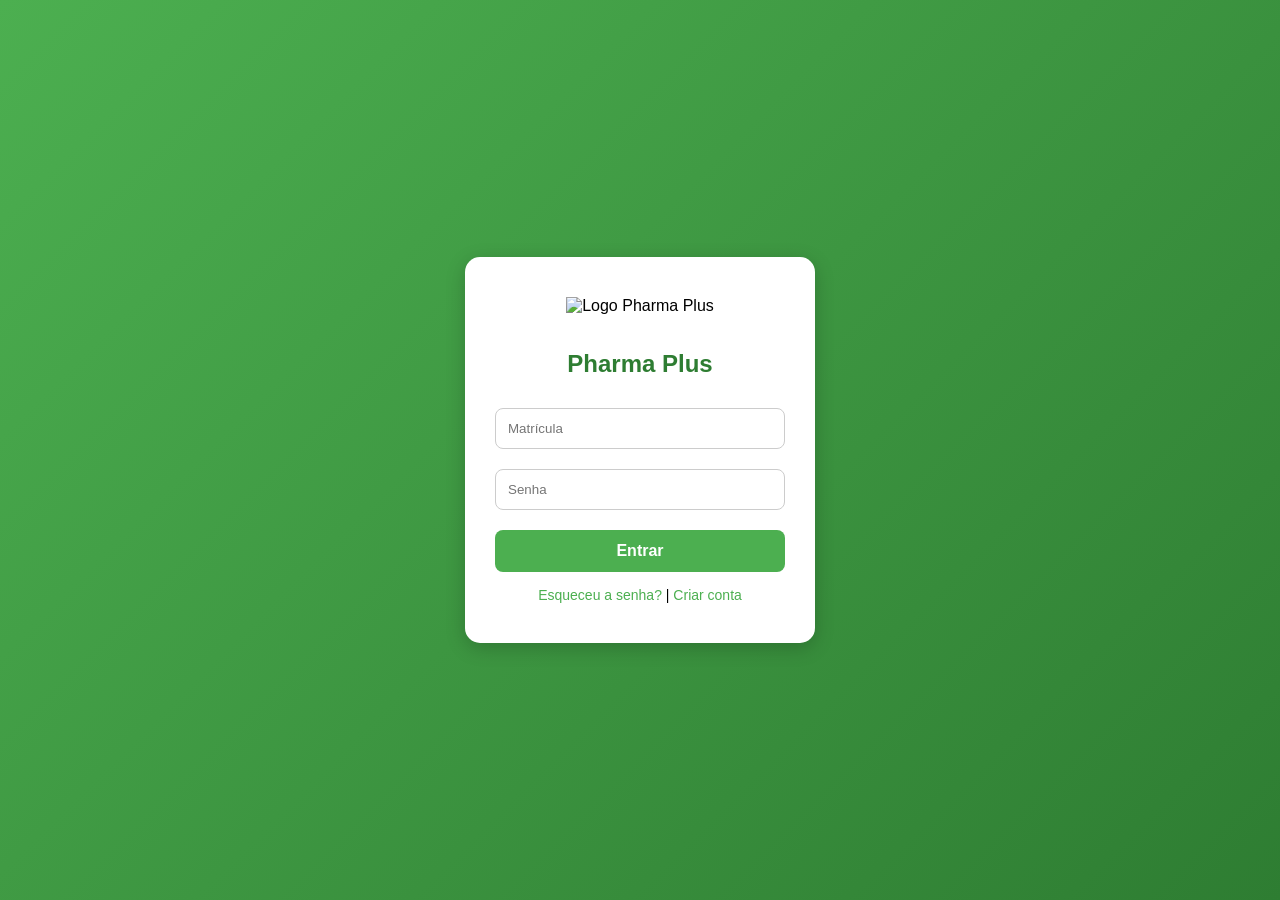
==== src/main/resources/static/index.html @ 24d0ce81 "Primeiro commit" ====
<!DOCTYPE html>
<html lang="pt-br">
<head>
    <meta charset="UTF-8">
    <meta name="viewport" content="width=device-width, initial-scale=1.0">
    <title>Pharma Plus - Login</title>
    <link rel="stylesheet" href="style.css">
</head>
<body>

    <div class="login-container">
        <img src="https://cdn-icons-png.flaticon.com/512/2966/2966486.png" alt="Logo Pharma Plus">
        <h2>Pharma Plus</h2>

        <div>
            <input type="number" placeholder="Matrícula" id="login" required>
            <input type="password" placeholder="Senha" id="senha" required>
            <p id="erro-login" class="mensagem-erro" style="display:none;"></p>
            <button type="button" onclick="logar()">Entrar</button>
        </div>

        <div class="extra-links">
            <a href="#">Esqueceu a senha?</a> |
            <a href="#" onclick="abrirModal()">Criar conta</a>
        </div>
    </div>

    <!-- Modal de Registro -->
    <div id="modal-registro" class="modal-overlay" style="display:none;">
        <div class="modal">
            <h3>Criar Conta</h3>
            <input type="number" placeholder="Matrícula" id="reg-matricula">
            <input type="password" placeholder="Senha" id="reg-senha">
            <p id="erro-modal" class="mensagem-erro" style="display:none;"></p>
            <button type="button" onclick="registrar()">Cadastrar</button>
            <button type="button" class="btn-cancelar" onclick="fecharModal()">Cancelar</button>
        </div>
    </div>

    <script src="script.js"></script>
</body>
</html>
---- src/main/resources/static/style.css ----
* {
    box-sizing: border-box;
    font-family: 'Segoe UI', Tahoma, Geneva, Verdana, sans-serif;
}

body {
    margin: 0;
    padding: 0;
    height: 100vh;
    display: flex;
    justify-content: center;
    align-items: center;
    background: linear-gradient(135deg, #4caf50, #2e7d32);
}

.login-container {
    background: #fff;
    padding: 40px 30px;
    border-radius: 15px;
    box-shadow: 0px 5px 20px rgba(0,0,0,0.2);
    text-align: center;
    width: 350px;
    animation: fadeIn 0.8s ease-in-out;
}

.login-container h2 {
    margin-bottom: 20px;
    color: #2e7d32;
}

.login-container img {
    width: 80px;
    margin-bottom: 15px;
}

.login-container input,
.modal input {
    width: 100%;
    padding: 12px;
    margin: 10px 0;
    border: 1px solid #ccc;
    border-radius: 8px;
    outline: none;
    transition: 0.3s;
}

.login-container input:focus,
.modal input:focus {
    border-color: #4caf50;
    box-shadow: 0px 0px 5px #4caf50;
}

.login-container button,
.modal button {
    width: 100%;
    padding: 12px;
    margin-top: 10px;
    border: none;
    border-radius: 8px;
    background: #4caf50;
    color: white;
    font-size: 16px;
    font-weight: bold;
    cursor: pointer;
    transition: 0.3s;
}

.login-container button:hover,
.modal button:hover {
    background: #388e3c;
}

.btn-cancelar {
    background: #aaa !important;
}

.btn-cancelar:hover {
    background: #888 !important;
}

.extra-links {
    margin-top: 15px;
    font-size: 14px;
}

.extra-links a {
    color: #4caf50;
    text-decoration: none;
}

.extra-links a:hover {
    text-decoration: underline;
}

.mensagem-erro {
    color: #c0392b;
    font-size: 13px;
    margin: 5px 0 0;
    text-align: center;
}

/* Modal */
.modal-overlay {
    position: fixed;
    top: 0; left: 0;
    width: 100%; height: 100%;
    background: rgba(0,0,0,0.5);
    display: flex;
    justify-content: center;
    align-items: center;
    z-index: 999;
    animation: fadeIn 0.3s ease-in-out;
}

.modal {
    background: #fff;
    padding: 35px 30px;
    border-radius: 15px;
    width: 340px;
    text-align: center;
    box-shadow: 0px 5px 25px rgba(0,0,0,0.3);
}

.modal h3 {
    color: #2e7d32;
    margin-bottom: 10px;
}

@keyframes fadeIn {
    from { opacity: 0; transform: translateY(-20px); }
    to   { opacity: 1; transform: translateY(0); }
}
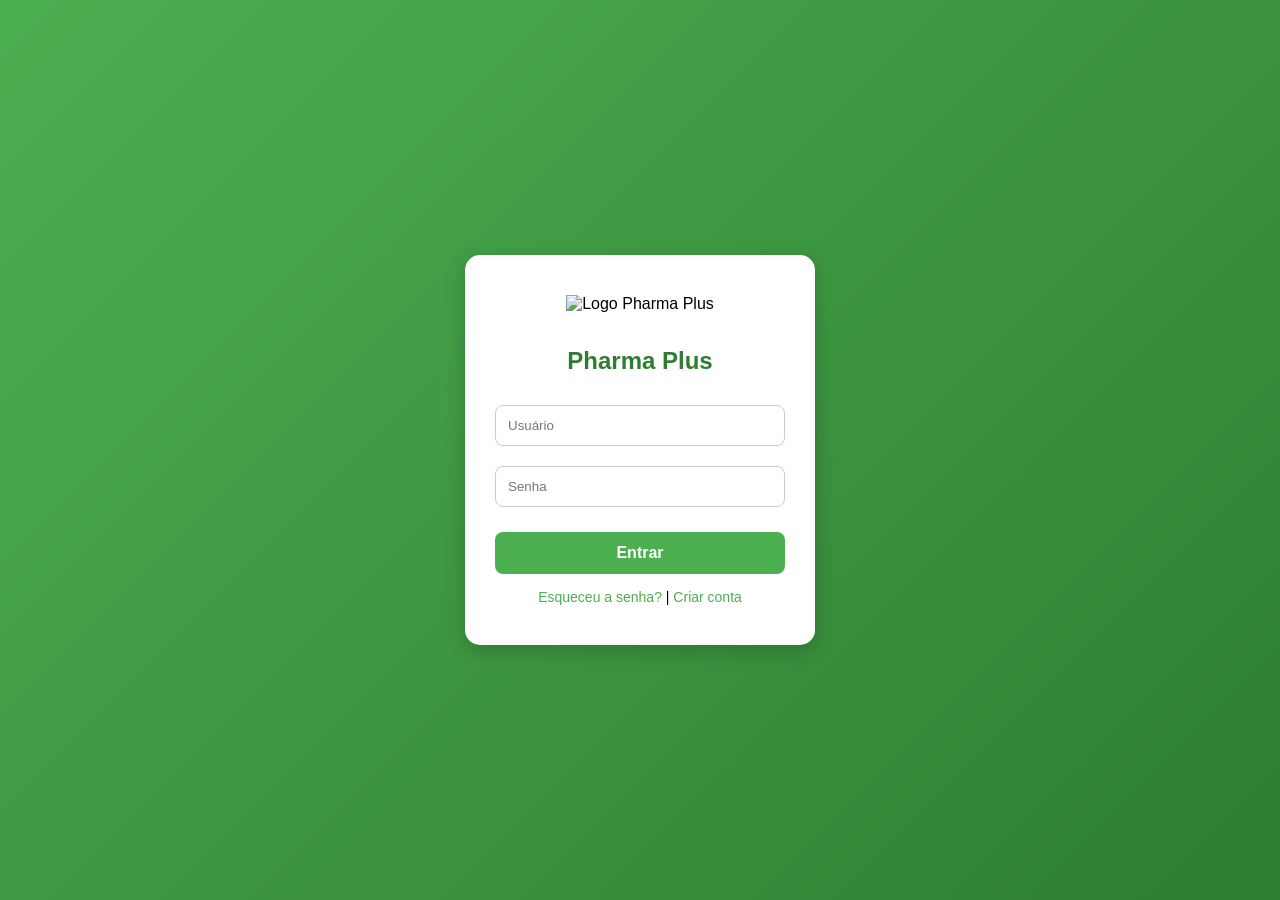
==== commit 308cdc3d: "Codigo da sprint 1 final" ====
--- a/src/main/resources/static/index.html
+++ b/src/main/resources/static/index.html
@@ -3,7 +3,10 @@
 <head>
     <meta charset="UTF-8">
     <meta name="viewport" content="width=device-width, initial-scale=1.0">
+    
     <title>Pharma Plus - Login</title>
+
+    <!-- Link do CSS -->
     <link rel="stylesheet" href="style.css">
 </head>
 <body>
@@ -12,31 +15,20 @@
         <img src="https://cdn-icons-png.flaticon.com/512/2966/2966486.png" alt="Logo Pharma Plus">
         <h2>Pharma Plus</h2>
 
-        <div>
-            <input type="number" placeholder="Matrícula" id="login" required>
+        <form>
+            <input type="text" placeholder="Usuário" id="login" required>
             <input type="password" placeholder="Senha" id="senha" required>
-            <p id="erro-login" class="mensagem-erro" style="display:none;"></p>
             <button type="button" onclick="logar()">Entrar</button>
-        </div>
+        </form>
 
         <div class="extra-links">
             <a href="#">Esqueceu a senha?</a> |
-            <a href="#" onclick="abrirModal()">Criar conta</a>
+            <a href="#">Criar conta</a>
         </div>
     </div>
 
-    <!-- Modal de Registro -->
-    <div id="modal-registro" class="modal-overlay" style="display:none;">
-        <div class="modal">
-            <h3>Criar Conta</h3>
-            <input type="number" placeholder="Matrícula" id="reg-matricula">
-            <input type="password" placeholder="Senha" id="reg-senha">
-            <p id="erro-modal" class="mensagem-erro" style="display:none;"></p>
-            <button type="button" onclick="registrar()">Cadastrar</button>
-            <button type="button" class="btn-cancelar" onclick="fecharModal()">Cancelar</button>
-        </div>
-    </div>
+    <!-- Link do JavaScript -->
+    <script src="script.js"></script>
 
-    <script src="script.js"></script>
 </body>
-</html>
+</html>
--- a/src/main/resources/static/style.css
+++ b/src/main/resources/static/style.css
@@ -33,8 +33,7 @@
     margin-bottom: 15px;
 }
 
-.login-container input,
-.modal input {
+.login-container input {
     width: 100%;
     padding: 12px;
     margin: 10px 0;
@@ -44,17 +43,15 @@
     transition: 0.3s;
 }
 
-.login-container input:focus,
-.modal input:focus {
+.login-container input:focus {
     border-color: #4caf50;
     box-shadow: 0px 0px 5px #4caf50;
 }
 
-.login-container button,
-.modal button {
+.login-container button {
     width: 100%;
     padding: 12px;
-    margin-top: 10px;
+    margin-top: 15px;
     border: none;
     border-radius: 8px;
     background: #4caf50;
@@ -65,17 +62,8 @@
     transition: 0.3s;
 }
 
-.login-container button:hover,
-.modal button:hover {
+.login-container button:hover {
     background: #388e3c;
-}
-
-.btn-cancelar {
-    background: #aaa !important;
-}
-
-.btn-cancelar:hover {
-    background: #888 !important;
 }
 
 .extra-links {
@@ -92,41 +80,13 @@
     text-decoration: underline;
 }
 
-.mensagem-erro {
-    color: #c0392b;
-    font-size: 13px;
-    margin: 5px 0 0;
-    text-align: center;
+@keyframes fadeIn {
+    from {
+        opacity: 0;
+        transform: translateY(-20px);
+    }
+    to {
+        opacity: 1;
+        transform: translateY(0);
+    }
 }
-
-/* Modal */
-.modal-overlay {
-    position: fixed;
-    top: 0; left: 0;
-    width: 100%; height: 100%;
-    background: rgba(0,0,0,0.5);
-    display: flex;
-    justify-content: center;
-    align-items: center;
-    z-index: 999;
-    animation: fadeIn 0.3s ease-in-out;
-}
-
-.modal {
-    background: #fff;
-    padding: 35px 30px;
-    border-radius: 15px;
-    width: 340px;
-    text-align: center;
-    box-shadow: 0px 5px 25px rgba(0,0,0,0.3);
-}
-
-.modal h3 {
-    color: #2e7d32;
-    margin-bottom: 10px;
-}
-
-@keyframes fadeIn {
-    from { opacity: 0; transform: translateY(-20px); }
-    to   { opacity: 1; transform: translateY(0); }
-}
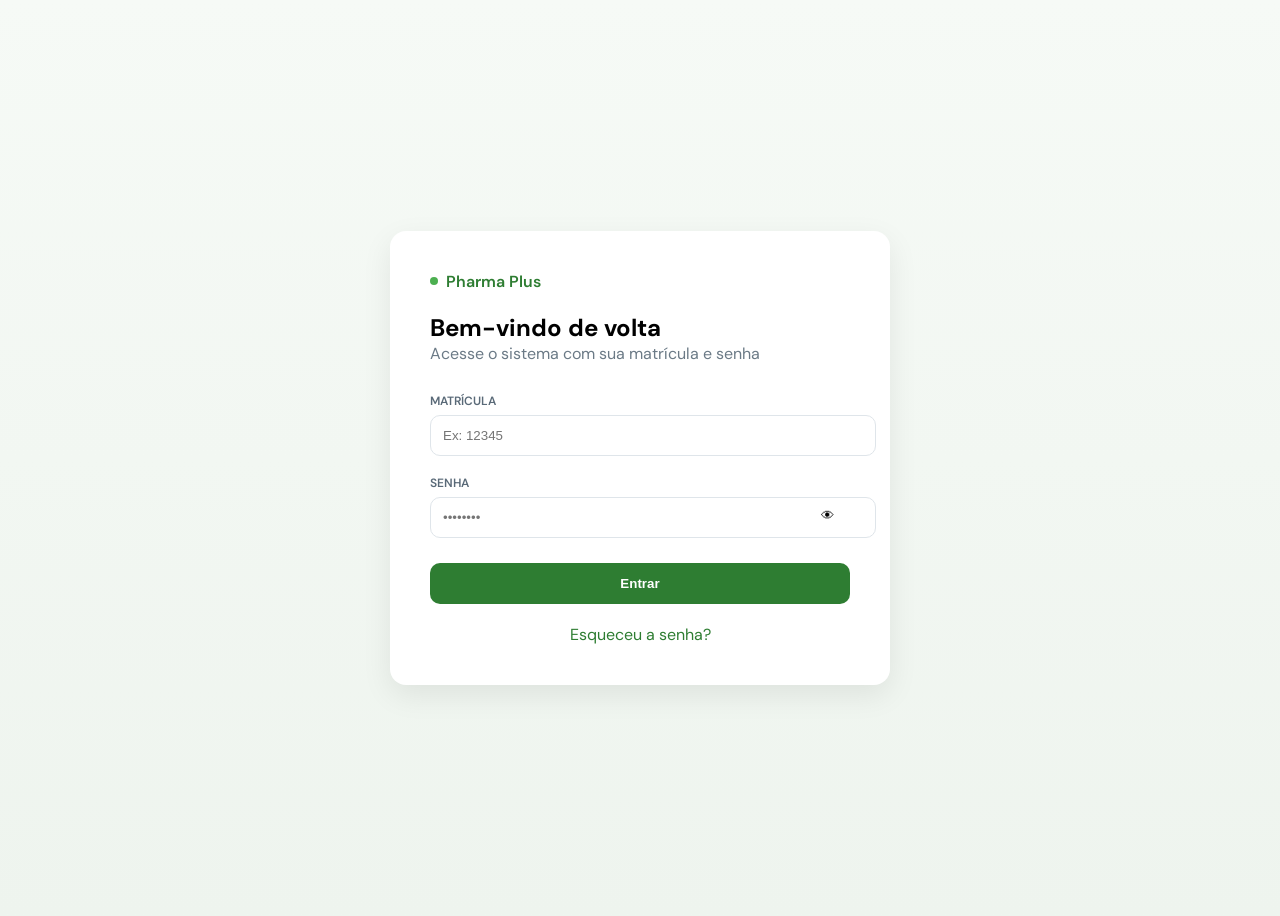
==== commit 3e84798a: "feat: integracao backend, correcao de bugs e modal de estoque" ====
--- a/src/main/resources/static/index.html
+++ b/src/main/resources/static/index.html
@@ -1,34 +1,65 @@
 <!DOCTYPE html>
 <html lang="pt-br">
 <head>
-    <meta charset="UTF-8">
-    <meta name="viewport" content="width=device-width, initial-scale=1.0">
-    
-    <title>Pharma Plus - Login</title>
+  <meta charset="UTF-8">
+  <meta name="viewport" content="width=device-width, initial-scale=1.0">
 
-    <!-- Link do CSS -->
-    <link rel="stylesheet" href="style.css">
+  <title>Pharma Plus - Login</title>
+
+  <link href="https://fonts.googleapis.com/css2?family=DM+Sans:wght@300;400;500;600;700&display=swap" rel="stylesheet">
+
+  <link rel="stylesheet" href="style.css">
 </head>
+
 <body>
 
-    <div class="login-container">
-        <img src="https://cdn-icons-png.flaticon.com/512/2966/2966486.png" alt="Logo Pharma Plus">
-        <h2>Pharma Plus</h2>
+<div class="login-container">
 
-        <form>
-            <input type="text" placeholder="Usuário" id="login" required>
-            <input type="password" placeholder="Senha" id="senha" required>
-            <button type="button" onclick="logar()">Entrar</button>
-        </form>
+  <div class="login-brand">
+    <span class="dot"></span>
+    <span>Pharma Plus</span>
+  </div>
 
-        <div class="extra-links">
-            <a href="#">Esqueceu a senha?</a> |
-            <a href="#">Criar conta</a>
-        </div>
+  <div class="login-heading">
+    Bem-vindo de volta
+  </div>
+
+  <div class="login-subheading">
+    Acesse o sistema com sua matrícula e senha
+  </div>
+
+  <div class="field">
+    <label>MATRÍCULA</label>
+    <input type="text" id="login" placeholder="Ex: 12345">
+  </div>
+
+  <div class="field">
+    <label>SENHA</label>
+
+    <div class="field-wrap">
+      <input type="password" id="senha" placeholder="••••••••">
+      <button type="button" class="field-toggle" onclick="toggleSenhaLogin(this)">
+        👁
+      </button>
     </div>
 
-    <!-- Link do JavaScript -->
-    <script src="script.js"></script>
+  </div>
+
+  <button class="btn-main" onclick="logar()">
+    Entrar
+  </button>
+
+  <div class="msg" id="msg-login"></div>
+
+  <div class="login-footer">
+    <a href="esqueciSenha.html">
+      Esqueceu a senha?
+    </a>
+  </div>
+
+</div>
+
+<script src="script.js"></script>
 
 </body>
 </html>
--- a/src/main/resources/static/style.css
+++ b/src/main/resources/static/style.css
@@ -1,92 +1,217 @@
-* {
-    box-sizing: border-box;
-    font-family: 'Segoe UI', Tahoma, Geneva, Verdana, sans-serif;
-}
-
-body {
-    margin: 0;
-    padding: 0;
-    height: 100vh;
-    display: flex;
-    justify-content: center;
-    align-items: center;
-    background: linear-gradient(135deg, #4caf50, #2e7d32);
-}
-
-.login-container {
-    background: #fff;
-    padding: 40px 30px;
-    border-radius: 15px;
-    box-shadow: 0px 5px 20px rgba(0,0,0,0.2);
-    text-align: center;
-    width: 350px;
-    animation: fadeIn 0.8s ease-in-out;
-}
-
-.login-container h2 {
-    margin-bottom: 20px;
-    color: #2e7d32;
-}
-
-.login-container img {
-    width: 80px;
-    margin-bottom: 15px;
-}
-
-.login-container input {
-    width: 100%;
-    padding: 12px;
-    margin: 10px 0;
-    border: 1px solid #ccc;
-    border-radius: 8px;
-    outline: none;
-    transition: 0.3s;
-}
-
-.login-container input:focus {
-    border-color: #4caf50;
-    box-shadow: 0px 0px 5px #4caf50;
-}
-
-.login-container button {
-    width: 100%;
-    padding: 12px;
-    margin-top: 15px;
-    border: none;
-    border-radius: 8px;
-    background: #4caf50;
-    color: white;
-    font-size: 16px;
-    font-weight: bold;
-    cursor: pointer;
-    transition: 0.3s;
-}
-
-.login-container button:hover {
-    background: #388e3c;
-}
-
-.extra-links {
-    margin-top: 15px;
-    font-size: 14px;
-}
-
-.extra-links a {
-    color: #4caf50;
-    text-decoration: none;
-}
-
-.extra-links a:hover {
-    text-decoration: underline;
-}
-
-@keyframes fadeIn {
-    from {
-        opacity: 0;
-        transform: translateY(-20px);
-    }
-    to {
-        opacity: 1;
-        transform: translateY(0);
-    }
-}
+body{
+
+font-family:'DM Sans',sans-serif;
+
+background:linear-gradient(180deg,#f6faf6,#eef4ee);
+
+height:100vh;
+
+display:flex;
+
+align-items:center;
+
+justify-content:center;
+
+}
+
+.login-container{
+
+background:white;
+
+padding:40px;
+
+width:420px;
+
+border-radius:16px;
+
+box-shadow:0 10px 30px rgba(0,0,0,0.08);
+
+}
+
+.login-brand{
+
+display:flex;
+
+gap:8px;
+
+margin-bottom:20px;
+
+color:#2e7d32;
+
+font-weight:600;
+
+}
+
+.dot{
+
+width:8px;
+
+height:8px;
+
+background:#4caf50;
+
+border-radius:50%;
+
+margin-top:6px;
+
+}
+
+.login-heading{
+
+font-size:24px;
+
+font-weight:700;
+
+}
+
+.login-subheading{
+
+color:#6b7a86;
+
+margin-bottom:25px;
+
+}
+
+.field{
+
+margin-bottom:15px;
+
+}
+
+.field label{
+
+font-size:12px;
+
+font-weight:600;
+
+color:#5a6a78;
+
+}
+
+.field input{
+
+width:100%;
+
+padding:12px;
+
+border:1px solid #dfe5ea;
+
+border-radius:10px;
+
+margin-top:5px;
+
+}
+
+.field-wrap{
+
+position:relative;
+
+}
+
+.field-toggle{
+
+position:absolute;
+
+right:10px;
+
+top:50%;
+
+transform:translateY(-50%);
+
+border:none;
+
+background:none;
+
+cursor:pointer;
+
+}
+
+.btn-main{
+
+width:100%;
+
+padding:13px;
+
+border:none;
+
+border-radius:10px;
+
+background:#2e7d32;
+
+color:white;
+
+font-weight:600;
+
+margin-top:10px;
+
+cursor:pointer;
+
+}
+
+.btn-main:hover{
+
+background:#388e3c;
+
+}
+
+.msg{
+
+margin-top:10px;
+
+padding:10px;
+
+border-radius:8px;
+
+font-size:14px;
+
+display:none;
+
+}
+
+.msg.error{
+
+background:#ffebee;
+
+color:#c62828;
+
+display:block;
+
+}
+
+.msg.success{
+
+background:#e8f5e9;
+
+color:#2e7d32;
+
+display:block;
+
+}
+
+.login-footer{
+
+margin-top:20px;
+
+text-align:center;
+
+}
+
+.login-footer a{
+
+color:#2e7d32;
+
+text-decoration:none;
+
+}
+
+.back-link{
+
+display:block;
+
+margin-top:20px;
+
+text-align:center;
+
+color:#777;
+
+}
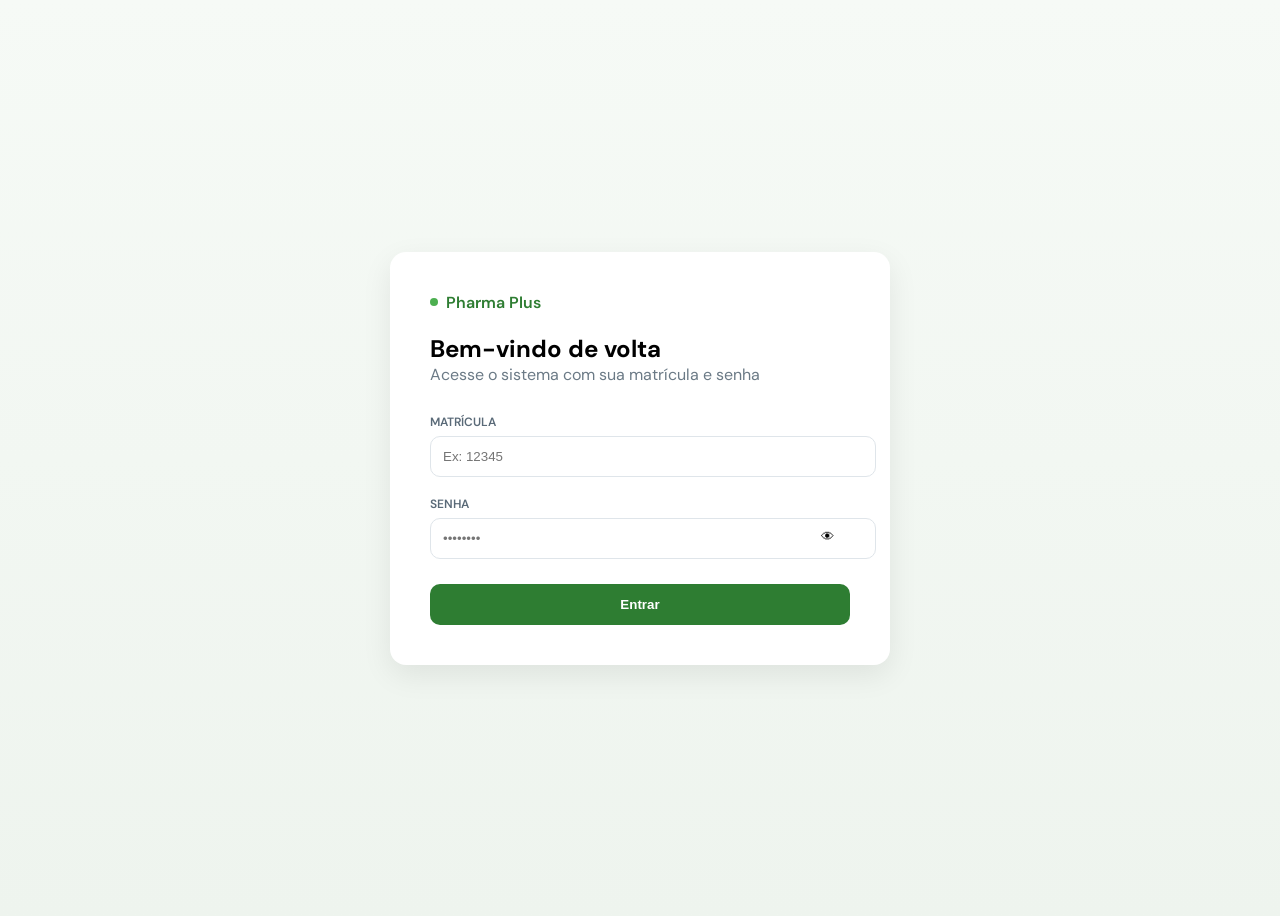
==== commit 65a9e2f3: "remove funcionalidade esqueceu a senha e altualizar alguma necessiadades" ====
--- a/src/main/resources/static/index.html
+++ b/src/main/resources/static/index.html
@@ -51,15 +51,9 @@
 
   <div class="msg" id="msg-login"></div>
 
-  <div class="login-footer">
-    <a href="esqueciSenha.html">
-      Esqueceu a senha?
-    </a>
-  </div>
-
 </div>
 
 <script src="script.js"></script>
 
 </body>
-</html>+</html>
